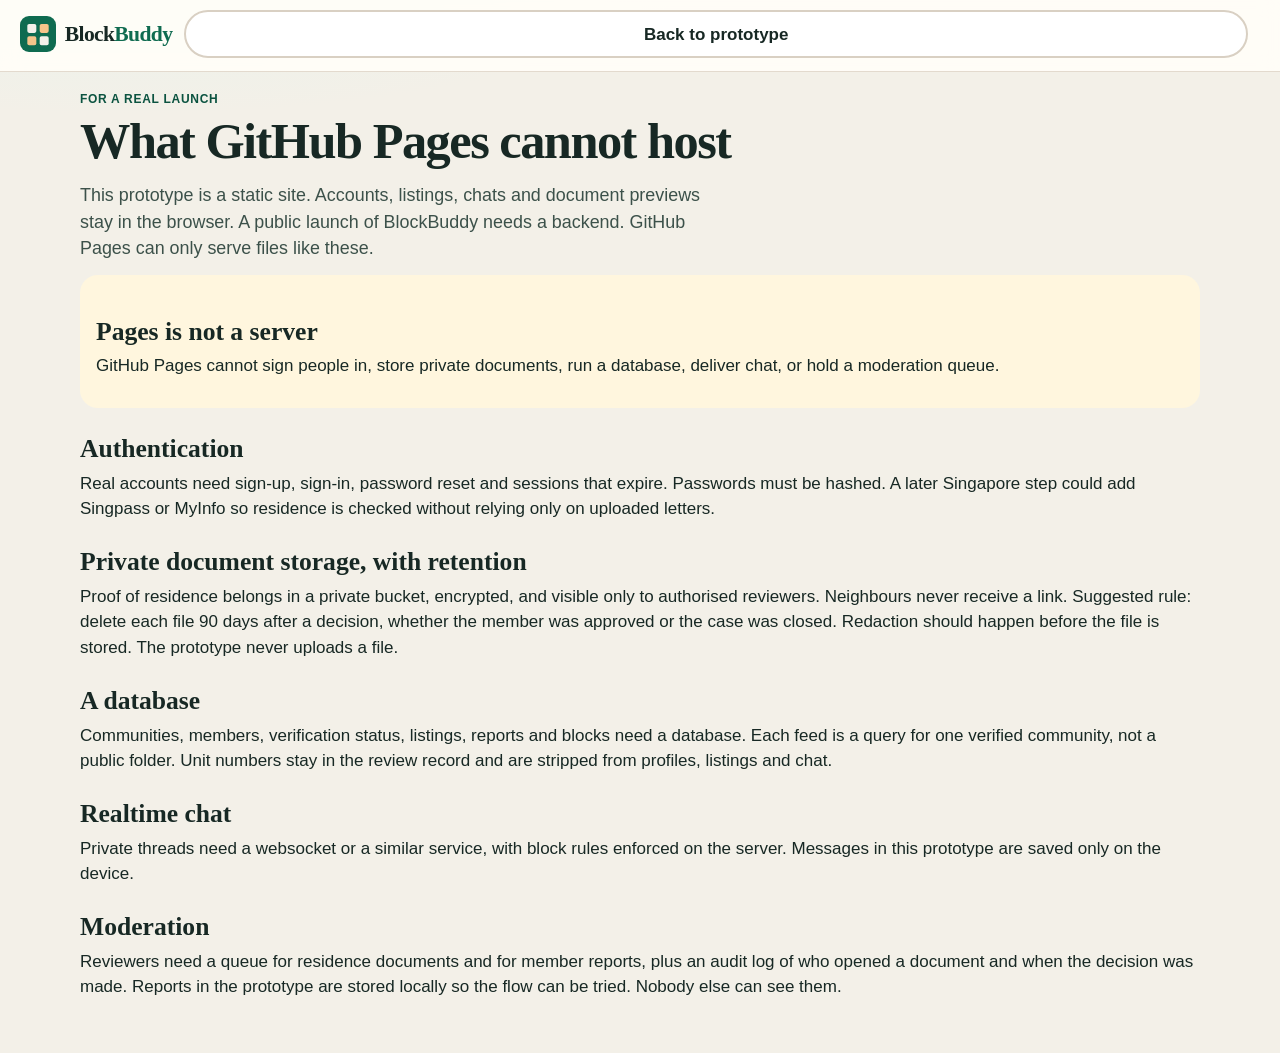
==== docs/index.html @ c53bf84f "Add the BlockBuddy static prototype for GitHub Pages. The SkyPeak @ Bukit Batok pilot is a clickable" ====
<!DOCTYPE html>
<html lang="en">
<head>
  <meta charset="utf-8">
  <meta name="viewport" content="width=device-width, initial-scale=1">
  <meta name="theme-color" content="#0F6B50">
  <meta name="description" content="Backend pieces a real BlockBuddy launch would need. GitHub Pages cannot host them.">
  <title>What a real launch needs · BlockBuddy</title>
  <link rel="icon" href="../favicon.svg" type="image/svg+xml">
  <link rel="stylesheet" href="../css/styles.css">
</head>
<body>
  <a class="skip" href="#main">Skip to content</a>
  <div class="sticky-head">
    <header class="topbar">
      <a class="brand" href="../index.html">
        <svg class="logo" viewBox="0 0 32 32" aria-hidden="true" focusable="false">
          <rect width="32" height="32" rx="8" fill="#0F6B50"/>
          <rect x="6.5" y="7" width="8" height="8" rx="1.6" fill="#F4F1EA"/>
          <rect x="17.5" y="7" width="8" height="8" rx="1.6" fill="#F6C48A"/>
          <rect x="6.5" y="18" width="8" height="8" rx="1.6" fill="#F6C48A"/>
          <rect x="17.5" y="18" width="8" height="8" rx="1.6" fill="#F4F1EA"/>
        </svg>
        <span class="wordmark">Block<span>Buddy</span></span>
      </a>
      <a class="btn btn-secondary" href="../index.html">Back to prototype</a>
    </header>
  </div>
  <main id="main" class="wrap prose">
    <p class="eyebrow">For a real launch</p>
    <h1>What GitHub Pages cannot host</h1>
    <p class="lead">This prototype is a static site. Accounts, listings, chats and document previews stay in the browser. A public launch of BlockBuddy needs a backend. GitHub Pages can only serve files like these.</p>
    <div class="banner banner-warn">
      <h2>Pages is not a server</h2>
      <p>GitHub Pages cannot sign people in, store private documents, run a database, deliver chat, or hold a moderation queue.</p>
    </div>

    <h2>Authentication</h2>
    <p>Real accounts need sign-up, sign-in, password reset and sessions that expire. Passwords must be hashed. A later Singapore step could add Singpass or MyInfo so residence is checked without relying only on uploaded letters.</p>

    <h2>Private document storage, with retention</h2>
    <p>Proof of residence belongs in a private bucket, encrypted, and visible only to authorised reviewers. Neighbours never receive a link. Suggested rule: delete each file 90 days after a decision, whether the member was approved or the case was closed. Redaction should happen before the file is stored. The prototype never uploads a file.</p>

    <h2>A database</h2>
    <p>Communities, members, verification status, listings, reports and blocks need a database. Each feed is a query for one verified community, not a public folder. Unit numbers stay in the review record and are stripped from profiles, listings and chat.</p>

    <h2>Realtime chat</h2>
    <p>Private threads need a websocket or a similar service, with block rules enforced on the server. Messages in this prototype are saved only on the device.</p>

    <h2>Moderation</h2>
    <p>Reviewers need a queue for residence documents and for member reports, plus an audit log of who opened a document and when the decision was made. Reports in the prototype are stored locally so the flow can be tried. Nobody else can see them.</p>
  </main>
</body>
</html>
---- css/styles.css ----
:root {
  --bg: #f3f0e8;
  --surface: #fffdf8;
  --ink: #172824;
  --ink-soft: #3c514a;
  --line: #e3dace;
  --green: #0f6b50;
  --green-dark: #0b5340;
  --green-soft: #e5f4ee;
  --mango: #c65a12;
  --mango-soft: #fff1e6;
  --gold-soft: #fff6de;
  --gold: #6e4700;
  --blue: #1d4e89;
  --blue-soft: #e7f0fa;
  --red: #9e2b25;
  --red-soft: #fdecec;
  --shadow: 0 12px 32px rgba(23, 40, 36, 0.07);
  --focus: #9a4510;
  --max: 1120px;
  color-scheme: light;
}

*,
*::before,
*::after { box-sizing: border-box; }

html { scroll-behavior: auto; }

body {
  margin: 0;
  background:
    radial-gradient(1200px 400px at 10% -10%, #e5f4ee 0%, transparent 55%),
    var(--bg);
  color: var(--ink);
  font-family: "Segoe UI", "Avenir Next", "Helvetica Neue", sans-serif;
  font-size: 1.0625rem;
  line-height: 1.5;
}

body.has-tabs { padding-bottom: calc(5.5rem + env(safe-area-inset-bottom)); }

img, svg, canvas { max-width: 100%; }

h1, h2, h3, .wordmark {
  font-family: Georgia, "Iowan Old Style", Palatino, "Palatino Linotype", serif;
  line-height: 1.15;
  font-weight: 700;
}

h1 { margin: 0 0 0.65rem; font-size: clamp(1.85rem, 4.4vw, 3.15rem); letter-spacing: -0.03em; }
h2 { margin: 0 0 0.45rem; font-size: clamp(1.25rem, 2vw, 1.6rem); }
h3 { margin: 0 0 0.35rem; font-size: 1.15rem; }
p { margin: 0 0 0.8rem; }

a { color: var(--green-dark); }
a:hover { color: #084433; }

:focus { outline: none; }
:focus-visible {
  outline: 3px solid var(--focus);
  outline-offset: 2px;
}

.skip {
  position: absolute;
  left: 0.75rem;
  top: -4rem;
  background: #fff;
  color: var(--ink);
  padding: 0.65rem 0.85rem;
  z-index: 120;
  border-radius: 12px;
  font-weight: 700;
}
.skip:focus { top: 0.55rem; }

.sr-only {
  position: absolute;
  width: 1px;
  height: 1px;
  padding: 0;
  margin: -1px;
  overflow: hidden;
  clip: rect(0, 0, 0, 0);
  white-space: nowrap;
  border: 0;
}

.wrap {
  width: min(var(--max), calc(100% - 2rem));
  margin: 0 auto;
  padding: 1.1rem 0 2.5rem;
}

.sticky-head {
  position: sticky;
  top: 0;
  z-index: 50;
  background: rgba(255, 253, 248, 0.94);
  backdrop-filter: blur(10px);
  border-bottom: 1px solid var(--line);
}

.proto-bar {
  display: flex;
  justify-content: space-between;
  align-items: center;
  gap: 0.75rem;
  flex-wrap: wrap;
  padding: 0.35rem 1rem;
  background: #172824;
  color: #f3f0e8;
  font-size: 0.82rem;
}
.proto-bar p { margin: 0; display: flex; flex-wrap: wrap; gap: 0.25rem 0.75rem; }
.proto-status { color: #f6c48a; }
.proto-bar button {
  background: transparent;
  color: #f3f0e8;
  border: 1px solid rgba(243, 240, 232, 0.5);
  border-radius: 999px;
  min-height: 36px;
  padding: 0.2rem 0.75rem;
  font: inherit;
  font-weight: 700;
  cursor: pointer;
}
.proto-bar button:hover { background: rgba(255, 255, 255, 0.08); }

.topbar {
  display: grid;
  grid-template-columns: 1fr auto;
  grid-template-areas:
    "brand actions"
    "search search";
  gap: 0.65rem 0.75rem;
  align-items: center;
  padding: 0.65rem 1rem 0.8rem;
}
.brand { grid-area: brand; }
.top-actions { grid-area: actions; }
.search { grid-area: search; }
.brand {
  display: flex;
  align-items: center;
  gap: 0.55rem;
  text-decoration: none;
  color: inherit;
  min-height: 44px;
}
.logo { width: 36px; height: 36px; display: block; }
.wordmark { font-size: 1.35rem; letter-spacing: -0.03em; color: var(--ink); }
.wordmark span { color: var(--green); }
.top-actions { display: flex; align-items: center; gap: 0.4rem; }
.search { display: flex; gap: 0.45rem; }
.search input { flex: 1; min-width: 0; }

.topbar.no-search { grid-template-areas: "brand actions"; }

@media (min-width: 800px) {
  .topbar {
    grid-template-columns: auto minmax(220px, 1fr) auto;
    grid-template-areas: "brand search actions";
    padding-inline: 1.25rem;
  }
  .topbar.no-search {
    grid-template-columns: 1fr auto;
    grid-template-areas: "brand actions";
  }
}

.menu { position: relative; }
.menu-panel {
  position: absolute;
  right: 0;
  top: calc(100% + 0.35rem);
  background: var(--surface);
  border: 1px solid var(--line);
  border-radius: 16px;
  min-width: min(280px, 80vw);
  padding: 0.4rem;
  box-shadow: var(--shadow);
  z-index: 70;
}
.menu-panel a,
.menu-panel button {
  display: flex;
  width: 100%;
  align-items: center;
  justify-content: space-between;
  gap: 0.5rem;
  text-align: left;
  text-decoration: none;
  color: var(--ink);
  background: transparent;
  border: 0;
  font: inherit;
  font-weight: 600;
  min-height: 44px;
  padding: 0.55rem 0.75rem;
  border-radius: 10px;
  cursor: pointer;
}
.menu-panel a:hover,
.menu-panel button:hover,
.menu-panel a[aria-current="page"] { background: var(--green-soft); }

.ico { width: 1.35rem; height: 1.35rem; display: block; }

.tabbar {
  position: fixed;
  left: 0;
  right: 0;
  bottom: 0;
  z-index: 40;
  display: flex;
  background: #fffdf8;
  border-top: 1px solid var(--line);
  padding-bottom: env(safe-area-inset-bottom);
}
.tabbar a {
  position: relative;
  flex: 1;
  min-height: 56px;
  display: flex;
  flex-direction: column;
  align-items: center;
  justify-content: center;
  gap: 0.1rem;
  text-decoration: none;
  color: var(--ink-soft);
  font-size: 0.72rem;
  font-weight: 700;
}
.tabbar a.is-current { color: var(--green-dark); }
.dot {
  position: absolute;
  top: 0.45rem;
  right: calc(50% - 1.3rem);
  width: 0.55rem;
  height: 0.55rem;
  background: var(--mango);
  border-radius: 50%;
}

@media (min-width: 800px) {
  .tabbar { display: none; }
  body.has-tabs { padding-bottom: 0; }
}

@media (max-width: 799px) {
  body.has-tabs .btn,
  body.has-tabs .stack-actions,
  body.has-tabs .field { scroll-margin-bottom: 6rem; }
  body.in-thread .tabbar,
  body.in-thread .site-foot { display: none; }
  body.in-thread.has-tabs { padding-bottom: 0; }
  body.in-thread .thread-pane { display: flex; flex-direction: column; min-height: calc(100vh - 12.5rem); }
  body.in-thread .transcript { flex: 1; max-height: none; }
}

.eyebrow {
  margin: 0 0 0.35rem;
  color: var(--green-dark);
  font-weight: 800;
  letter-spacing: 0.06em;
  text-transform: uppercase;
  font-size: 0.75rem;
}
.lead { font-size: 1.12rem; color: var(--ink-soft); max-width: 40rem; }

.hero { display: grid; gap: 1.25rem; align-items: start; }
.hero-art { width: 100%; height: auto; display: block; }
.hero-card, .panel, .listing-card, .dialog, .filters, .state-card {
  background: var(--surface);
  border: 1px solid var(--line);
  border-radius: 20px;
  box-shadow: var(--shadow);
}
.hero-card, .panel, .state-card { padding: 1.05rem 1.05rem 1.15rem; }

.trust { display: grid; gap: 0.7rem; margin-top: 1rem; padding: 0; list-style: none; }
.trust li {
  background: rgba(255, 253, 248, 0.72);
  border: 1px solid rgba(227, 218, 206, 0.9);
  border-radius: 16px;
  padding: 0.85rem 0.9rem;
}
.trust h2 { font-size: 1.12rem; }
.trust p { margin: 0; color: var(--ink-soft); }

.demo-box {
  background: var(--gold-soft);
  border-radius: 14px;
  padding: 0.75rem 0.8rem;
  margin-top: 0.4rem;
}
.demo-box p { margin-bottom: 0.55rem; }
.demo-box code {
  font-family: ui-monospace, "SFMono-Regular", Menlo, Consolas, monospace;
  font-size: 0.92rem;
}

@media (min-width: 900px) {
  .hero {
    grid-template-columns: 1.05fr 0.95fr;
    grid-template-areas:
      "copy card"
      "aside card";
    align-items: start;
  }
  .hero-copy { grid-area: copy; }
  .hero-card { grid-area: card; }
  .hero-aside { grid-area: aside; }
}

.field { display: flex; flex-direction: column; gap: 0.35rem; margin-bottom: 0.9rem; }
.field label, fieldset legend { font-weight: 700; }
fieldset { border: 0; padding: 0; margin: 0 0 0.9rem; }
legend { margin-bottom: 0.45rem; }

input, select, textarea {
  width: 100%;
  min-height: 48px;
  border: 1.5px solid #cfc5b6;
  border-radius: 12px;
  padding: 0.6rem 0.75rem;
  background: #fff;
  color: var(--ink);
  font: inherit;
}
textarea { min-height: 120px; resize: vertical; }
input[type="checkbox"], input[type="radio"] { width: 1.15rem; height: 1.15rem; min-height: 0; padding: 0; accent-color: var(--green); }
input[aria-invalid="true"], textarea[aria-invalid="true"], select[aria-invalid="true"] { border-color: var(--red); }
.hint { color: var(--ink-soft); font-size: 0.92rem; margin: 0; }
.field-error { color: var(--red); font-weight: 700; font-size: 0.92rem; margin: 0.2rem 0 0; }
.form-alert {
  background: var(--red-soft);
  border-radius: 14px;
  padding: 0.75rem 0.85rem;
  margin-bottom: 0.9rem;
}
.form-alert p { margin: 0; }
.form-alert ul { margin: 0.35rem 0 0; padding-left: 1.1rem; }

.password-row { display: flex; gap: 0.45rem; align-items: center; }
.password-row input { flex: 1; }

.check {
  display: flex;
  gap: 0.65rem;
  align-items: flex-start;
  font-weight: 600;
  margin: 0 0 0.75rem;
}
.check input { margin-top: 0.25rem; flex: 0 0 auto; }

.btn {
  display: inline-flex;
  align-items: center;
  justify-content: center;
  gap: 0.35rem;
  min-height: 48px;
  padding: 0.55rem 1rem;
  border-radius: 999px;
  border: 2px solid transparent;
  background: #fff;
  color: var(--ink);
  font: inherit;
  font-weight: 700;
  text-decoration: none;
  cursor: pointer;
}
.btn:hover { text-decoration: none; }
.btn-primary { background: var(--green); color: #fff; }
.btn-primary:hover { background: var(--green-dark); color: #fff; }
.btn-secondary { background: #fff; border-color: #d9d0c3; color: var(--ink); }
.btn-secondary:hover { border-color: var(--green); color: var(--ink); }
.btn-ghost { background: transparent; color: var(--green-dark); }
.btn-danger { background: var(--red); color: #fff; }
.btn-danger:hover { background: #7f221d; color: #fff; }
.btn-small { min-height: 40px; padding: 0.3rem 0.75rem; font-size: 0.95rem; }
.btn[disabled] { opacity: 0.6; cursor: not-allowed; }
.btn.post-link { display: none; }
@media (min-width: 800px) {
  .btn.post-link { display: inline-flex; }
}
.row-actions, .stack-actions { display: flex; flex-wrap: wrap; gap: 0.5rem; align-items: center; }
.stack-actions .btn { width: 100%; }
@media (min-width: 800px) {
  .stack-actions .btn { width: auto; }
}

.choices { display: grid; grid-template-columns: 1fr 1fr; gap: 0.5rem; }
.choice {
  display: flex;
  align-items: center;
  gap: 0.45rem;
  min-height: 48px;
  padding: 0.35rem 0.65rem;
  border: 1.5px solid var(--line);
  border-radius: 12px;
  background: #fff;
  font-weight: 600;
}
.choice:has(input:checked) { border-color: var(--green); background: var(--green-soft); }

.page-head { margin-bottom: 1rem; }
.quick { display: flex; flex-wrap: wrap; gap: 0.45rem; margin: 0.3rem 0 1rem; }
.quick a, .chip {
  flex: 0 0 auto;
  display: inline-flex;
  align-items: center;
  gap: 0.35rem;
  min-height: 40px;
  padding: 0.25rem 0.75rem;
  border-radius: 999px;
  border: 1px solid var(--line);
  background: #fff;
  color: var(--ink);
  text-decoration: none;
  font-weight: 700;
  font-size: 0.92rem;
}
.chip { cursor: pointer; font: inherit; font-weight: 700; }
.chips { display: flex; flex-wrap: wrap; gap: 0.4rem; margin: 0.4rem 0 0.9rem; align-items: center; }

.grid-cards { display: grid; gap: 0.9rem; }
.listing-card { overflow: hidden; display: flex; flex-direction: column; }
.card-link { display: block; text-decoration: none; color: inherit; }
.card-link h2 { font-size: 1.2rem; padding: 0; }
.card-body { padding: 0.8rem 0.9rem 0.35rem; }
.card-body .badge { margin-bottom: 0.35rem; }
.price { font-weight: 800; margin-bottom: 0.2rem; }
.meta, .byline { color: var(--ink-soft); font-size: 0.92rem; }
.byline { margin: 0; padding: 0 0.9rem 0.9rem; }
.art {
  aspect-ratio: 16 / 10;
  display: grid;
  place-items: center;
  overflow: hidden;
}
.art svg { width: min(64%, 210px); height: auto; }
.art.has-photo img { width: 100%; height: 100%; object-fit: cover; display: block; }
.art-furniture { background: linear-gradient(165deg, #e7f3ee, #cfe6db); }
.art-kitchen { background: linear-gradient(165deg, #fff4ea, #ffd8b8); }
.art-kids { background: linear-gradient(165deg, #fdeeee, #f8d2c8); }
.art-electronics { background: linear-gradient(165deg, #e8f1fb, #c9daf3); }
.art-sports { background: linear-gradient(165deg, #e7f6ea, #c9ebc8); }
.art-plants { background: linear-gradient(165deg, #e5f6ee, #bfe3cf); }
.art-books { background: linear-gradient(165deg, #f8f1de, #f0e0b8); }
.art-home { background: linear-gradient(165deg, #f4efe6, #e6d9c8); }
.art-games { background: linear-gradient(165deg, #f3eef8, #e0d4f0); }
.art-other { background: linear-gradient(165deg, #eef2f1, #d5e0dc); }

.badge, .status-pill {
  display: inline-flex;
  align-items: center;
  width: fit-content;
  margin: 0;
  padding: 0.12rem 0.55rem;
  border-radius: 999px;
  font-family: "Segoe UI", sans-serif;
  font-size: 0.78rem;
  font-weight: 800;
  letter-spacing: 0.01em;
  background: var(--green-soft);
  color: var(--green-dark);
  text-decoration: none;
}
.badge-sell, .status-submitted { background: var(--blue-soft); color: var(--blue); }
.badge-giveaway, .status-verified { background: var(--green-soft); color: var(--green-dark); }
.badge-trade { background: var(--mango-soft); color: #8e3d12; }
.badge-wanted, .status-under_review { background: var(--gold-soft); color: var(--gold); }
.status-action_needed, .badge-taken { background: var(--red-soft); color: var(--red); }
.status-none { background: #eeeae3; color: #3c514a; }

.banner {
  border-radius: 18px;
  padding: 1rem 1rem 1.05rem;
  margin-bottom: 1rem;
}
.banner-ok { background: var(--green-soft); }
.banner-info { background: var(--blue-soft); }
.banner-warn { background: var(--gold-soft); }
.banner-bad { background: var(--red-soft); }
.banner h1, .banner h2 { margin-top: 0.35rem; }

.search-layout { display: block; }
.filters { padding: 1rem; }
.filters-open { margin-bottom: 0.6rem; }
.results-head { display: flex; justify-content: space-between; gap: 0.6rem; align-items: center; flex-wrap: wrap; }
.sheet-backdrop {
  position: fixed;
  inset: 0;
  background: rgba(23, 40, 36, 0.46);
  z-index: 80;
}

@media (max-width: 1039px) {
  .filters.sheet {
    position: fixed;
    left: 0;
    right: 0;
    bottom: 0;
    z-index: 85;
    border-radius: 20px 20px 0 0;
    max-height: min(88vh, 760px);
    overflow: auto;
    padding-bottom: calc(1rem + env(safe-area-inset-bottom));
  }
}
@media (min-width: 1040px) {
  .search-layout { display: grid; grid-template-columns: 280px 1fr; gap: 1.15rem; align-items: start; }
  .filters { position: sticky; top: 6.4rem; }
  .filters-open { display: none; }
}

@media (min-width: 720px) {
  .grid-cards { grid-template-columns: 1fr 1fr; }
}
@media (min-width: 1040px) {
  .grid-cards { grid-template-columns: 1fr 1fr 1fr; }
}

.detail { display: grid; gap: 1rem; }
.detail .art { border-radius: 20px; aspect-ratio: 4 / 3; }
.detail .art svg { width: min(42%, 210px); }
.seller {
  display: flex;
  gap: 0.75rem;
  align-items: center;
  padding: 0.8rem;
  border: 1px solid var(--line);
  border-radius: 16px;
  text-decoration: none;
  color: inherit;
  background: #fff;
}
.seller p { margin: 0; color: var(--ink-soft); }
.stack-top { margin-top: 0.85rem; }
.avatar {
  width: 44px;
  height: 44px;
  border-radius: 50%;
  display: grid;
  place-items: center;
  color: #fff;
  font-weight: 800;
  flex: 0 0 auto;
}
.avatar-lg { width: 72px; height: 72px; font-size: 1.6rem; }
.av-0 { background: #0f6b50; }
.av-1 { background: #1d4e89; }
.av-2 { background: #8e3d12; }
.av-3 { background: #245c4a; }
.av-4 { background: #5c3d6e; }
.av-5 { background: #6e4700; }

@media (min-width: 800px) {
  .detail { grid-template-columns: 1.15fr 0.85fr; align-items: start; }
}

.preview-card { margin-top: 0.5rem; }
.preview-card .art { border-radius: 16px 16px 0 0; }
.preview-card .card-body { padding-bottom: 0.9rem; }

.dropzone {
  border: 1.5px dashed #b7c9c0;
  background: #f7fbf8;
  border-radius: 16px;
  padding: 0.9rem;
  margin-bottom: 0.9rem;
}
.redact { margin: 0.6rem 0 0.9rem; }
.redact canvas {
  width: 100%;
  height: auto;
  border-radius: 12px;
  background: #fff;
  cursor: crosshair;
  touch-action: none;
  border: 1px solid var(--line);
}
.redact-actions { display: flex; flex-wrap: wrap; gap: 0.45rem; margin-top: 0.55rem; }
.doc-preview { width: min(100%, 420px); border-radius: 12px; border: 1px solid var(--line); }

.inbox { background: var(--surface); border: 1px solid var(--line); border-radius: 20px; overflow: hidden; }
.thread-item {
  display: block;
  padding: 0.85rem 1rem;
  text-decoration: none;
  color: inherit;
  border-bottom: 1px solid var(--line);
}
.thread-item strong { display: block; }
.thread-item p { margin: 0.15rem 0 0; color: var(--ink-soft); font-size: 0.92rem; }
.thread-item.is-current, .thread-item.is-unread { background: #f4fbf7; }
.thread-item.is-unread strong { color: var(--green-dark); }
.transcript {
  display: flex;
  flex-direction: column;
  gap: 0.55rem;
  padding: 1rem;
  max-height: min(58vh, 560px);
  overflow: auto;
  background: #f7f4ee;
}
.bubble {
  max-width: min(85%, 460px);
  padding: 0.65rem 0.8rem;
  border-radius: 16px;
  background: #fff;
  border: 1px solid var(--line);
}
.bubble p { margin: 0; overflow-wrap: anywhere; }
.bubble time { display: block; margin-top: 0.25rem; color: var(--ink-soft); font-size: 0.75rem; }
.bubble-mine { margin-left: auto; background: #0f6b50; color: #fff; border-color: transparent; }
.bubble-mine time { color: #e7f6ef; }
.composer {
  display: flex;
  gap: 0.5rem;
  align-items: flex-end;
  padding: 0.75rem;
  border-top: 1px solid var(--line);
  background: var(--surface);
}
.composer textarea { min-height: 48px; height: 48px; }
.chat-head { padding: 0.9rem 1rem 0.3rem; }
.chat-back { display: inline-flex; margin: 0 0 0.6rem; }

@media (min-width: 800px) {
  .inbox { display: grid; grid-template-columns: 300px 1fr; min-height: 560px; }
  .thread-list { border-right: 1px solid var(--line); max-height: 70vh; overflow: auto; }
  .chat-back { display: none; }
}

.profile-top { display: flex; gap: 0.9rem; align-items: center; margin-bottom: 1rem; }
.help-nav { display: flex; flex-wrap: wrap; gap: 0.45rem; margin: 0.4rem 0 1rem; }
.help-nav a { font-weight: 700; }
.prose section { scroll-margin-top: 7rem; }
.prose h2 { margin-top: 1.6rem; }
.prose ul, .prose ol { margin: 0 0 0.9rem; padding-left: 1.2rem; }
.prose li { margin: 0.3rem 0; }

.site-foot {
  margin-top: 2rem;
  padding-top: 1rem;
  border-top: 1px solid var(--line);
  color: var(--ink-soft);
  font-size: 0.95rem;
}
.site-foot p { margin-bottom: 0.3rem; }

.backdrop {
  position: fixed;
  inset: 0;
  z-index: 90;
  background: rgba(23, 40, 36, 0.5);
  display: grid;
  align-items: end;
  padding: 0;
}
.dialog {
  width: min(560px, 100%);
  margin: 0 auto;
  border-bottom: 0;
  border-radius: 20px 20px 0 0;
  max-height: min(92vh, 820px);
  overflow: auto;
  padding: 1.1rem 1.1rem calc(1.1rem + env(safe-area-inset-bottom));
  box-shadow: var(--shadow);
}
@media (min-width: 800px) {
  .backdrop { align-items: center; padding: 1rem; }
  .dialog { border-radius: 20px; border-bottom: 1px solid var(--line); }
}
.status-switch label {
  display: flex;
  align-items: center;
  gap: 0.65rem;
  min-height: 48px;
  border: 1.5px solid var(--line);
  border-radius: 12px;
  padding: 0.35rem 0.7rem;
  margin-bottom: 0.4rem;
  background: #fff;
  font-weight: 700;
}
.status-switch input { width: 1.15rem; min-height: 0; }

.toast {
  position: fixed;
  left: 50%;
  bottom: calc(5.2rem + env(safe-area-inset-bottom));
  transform: translateX(-50%);
  z-index: 100;
  background: #172824;
  color: #f3f0e8;
  padding: 0.7rem 0.95rem;
  border-radius: 999px;
  max-width: min(92vw, 420px);
  box-shadow: var(--shadow);
  font-weight: 700;
}
@media (min-width: 800px) {
  .toast { bottom: 1.25rem; }
}

.skeleton-card { overflow: hidden; border-radius: 20px; border: 1px solid var(--line); background: var(--surface); }
.skeleton-art, .skeleton-line {
  background: linear-gradient(90deg, #e7e1d6 0%, #f7f3ea 45%, #e7e1d6 100%);
  background-size: 220% 100%;
  animation: shimmer 1.2s ease infinite;
}
.skeleton-art { aspect-ratio: 16 / 10; }
.skeleton-line { height: 0.9rem; margin: 0.75rem 0.9rem; border-radius: 999px; }
.skeleton-line.short { width: 45%; margin-top: 0; margin-bottom: 1rem; }
@keyframes shimmer {
  from { background-position: 100% 0; }
  to { background-position: -100% 0; }
}

.readonly {
  margin: 0;
  padding: 0.7rem 0.75rem;
  border-radius: 12px;
  background: #fff;
  border: 1.5px solid var(--line);
  font-weight: 700;
}

[hidden] { display: none !important; }

@media (prefers-reduced-motion: reduce) {
  html { scroll-behavior: auto; }
  *, *::before, *::after {
    animation-duration: 0.01ms !important;
    animation-iteration-count: 1 !important;
    transition-duration: 0.01ms !important;
  }
}

@media print {
  .proto-bar, .tabbar, .menu, .toast, .search { display: none !important; }
  body { background: #fff; }
}
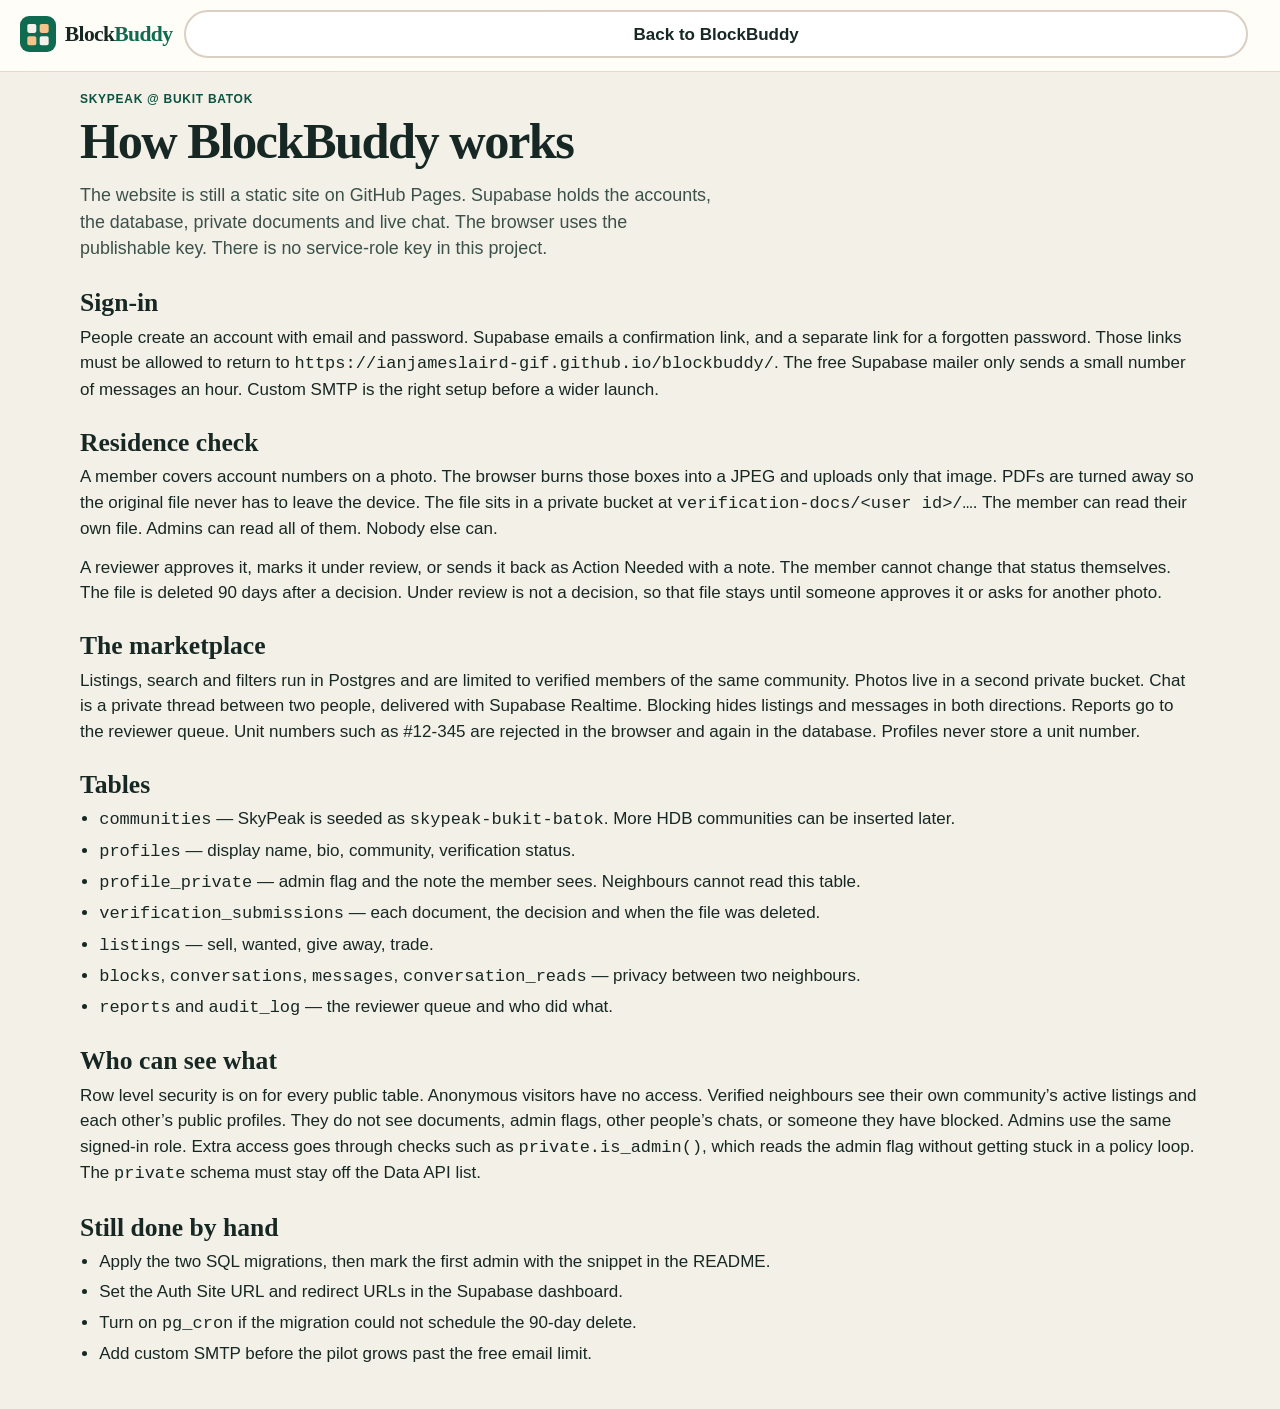
==== commit d74d00cc: "Back BlockBuddy with Supabase while keeping GitHub Pages static. Add idempotent migrations for commu" ====
--- a/docs/index.html
+++ b/docs/index.html
@@ -4,8 +4,8 @@
   <meta charset="utf-8">
   <meta name="viewport" content="width=device-width, initial-scale=1">
   <meta name="theme-color" content="#0F6B50">
-  <meta name="description" content="Backend pieces a real BlockBuddy launch would need. GitHub Pages cannot host them.">
-  <title>What a real launch needs · BlockBuddy</title>
+  <meta name="description" content="How BlockBuddy uses Supabase from a static GitHub Pages site.">
+  <title>How BlockBuddy works</title>
   <link rel="icon" href="../favicon.svg" type="image/svg+xml">
   <link rel="stylesheet" href="../css/styles.css">
 </head>
@@ -23,32 +23,45 @@
         </svg>
         <span class="wordmark">Block<span>Buddy</span></span>
       </a>
-      <a class="btn btn-secondary" href="../index.html">Back to prototype</a>
+      <a class="btn btn-secondary" href="../index.html">Back to BlockBuddy</a>
     </header>
   </div>
   <main id="main" class="wrap prose">
-    <p class="eyebrow">For a real launch</p>
-    <h1>What GitHub Pages cannot host</h1>
-    <p class="lead">This prototype is a static site. Accounts, listings, chats and document previews stay in the browser. A public launch of BlockBuddy needs a backend. GitHub Pages can only serve files like these.</p>
-    <div class="banner banner-warn">
-      <h2>Pages is not a server</h2>
-      <p>GitHub Pages cannot sign people in, store private documents, run a database, deliver chat, or hold a moderation queue.</p>
-    </div>
+    <p class="eyebrow">SkyPeak @ Bukit Batok</p>
+    <h1>How BlockBuddy works</h1>
+    <p class="lead">The website is still a static site on GitHub Pages. Supabase holds the accounts, the database, private documents and live chat. The browser uses the publishable key. There is no service-role key in this project.</p>
 
-    <h2>Authentication</h2>
-    <p>Real accounts need sign-up, sign-in, password reset and sessions that expire. Passwords must be hashed. A later Singapore step could add Singpass or MyInfo so residence is checked without relying only on uploaded letters.</p>
+    <h2>Sign-in</h2>
+    <p>People create an account with email and password. Supabase emails a confirmation link, and a separate link for a forgotten password. Those links must be allowed to return to <code>https://ianjameslaird-gif.github.io/blockbuddy/</code>. The free Supabase mailer only sends a small number of messages an hour. Custom SMTP is the right setup before a wider launch.</p>
 
-    <h2>Private document storage, with retention</h2>
-    <p>Proof of residence belongs in a private bucket, encrypted, and visible only to authorised reviewers. Neighbours never receive a link. Suggested rule: delete each file 90 days after a decision, whether the member was approved or the case was closed. Redaction should happen before the file is stored. The prototype never uploads a file.</p>
+    <h2>Residence check</h2>
+    <p>A member covers account numbers on a photo. The browser burns those boxes into a JPEG and uploads only that image. PDFs are turned away so the original file never has to leave the device. The file sits in a private bucket at <code>verification-docs/&lt;user id&gt;/…</code>. The member can read their own file. Admins can read all of them. Nobody else can.</p>
+    <p>A reviewer approves it, marks it under review, or sends it back as Action Needed with a note. The member cannot change that status themselves. The file is deleted 90 days after a decision. Under review is not a decision, so that file stays until someone approves it or asks for another photo.</p>
 
-    <h2>A database</h2>
-    <p>Communities, members, verification status, listings, reports and blocks need a database. Each feed is a query for one verified community, not a public folder. Unit numbers stay in the review record and are stripped from profiles, listings and chat.</p>
+    <h2>The marketplace</h2>
+    <p>Listings, search and filters run in Postgres and are limited to verified members of the same community. Photos live in a second private bucket. Chat is a private thread between two people, delivered with Supabase Realtime. Blocking hides listings and messages in both directions. Reports go to the reviewer queue. Unit numbers such as #12-345 are rejected in the browser and again in the database. Profiles never store a unit number.</p>
 
-    <h2>Realtime chat</h2>
-    <p>Private threads need a websocket or a similar service, with block rules enforced on the server. Messages in this prototype are saved only on the device.</p>
+    <h2>Tables</h2>
+    <ul>
+      <li><code>communities</code> — SkyPeak is seeded as <code>skypeak-bukit-batok</code>. More HDB communities can be inserted later.</li>
+      <li><code>profiles</code> — display name, bio, community, verification status.</li>
+      <li><code>profile_private</code> — admin flag and the note the member sees. Neighbours cannot read this table.</li>
+      <li><code>verification_submissions</code> — each document, the decision and when the file was deleted.</li>
+      <li><code>listings</code> — sell, wanted, give away, trade.</li>
+      <li><code>blocks</code>, <code>conversations</code>, <code>messages</code>, <code>conversation_reads</code> — privacy between two neighbours.</li>
+      <li><code>reports</code> and <code>audit_log</code> — the reviewer queue and who did what.</li>
+    </ul>
 
-    <h2>Moderation</h2>
-    <p>Reviewers need a queue for residence documents and for member reports, plus an audit log of who opened a document and when the decision was made. Reports in the prototype are stored locally so the flow can be tried. Nobody else can see them.</p>
+    <h2>Who can see what</h2>
+    <p>Row level security is on for every public table. Anonymous visitors have no access. Verified neighbours see their own community’s active listings and each other’s public profiles. They do not see documents, admin flags, other people’s chats, or someone they have blocked. Admins use the same signed-in role. Extra access goes through checks such as <code>private.is_admin()</code>, which reads the admin flag without getting stuck in a policy loop. The <code>private</code> schema must stay off the Data API list.</p>
+
+    <h2>Still done by hand</h2>
+    <ul>
+      <li>Apply the two SQL migrations, then mark the first admin with the snippet in the README.</li>
+      <li>Set the Auth Site URL and redirect URLs in the Supabase dashboard.</li>
+      <li>Turn on <code>pg_cron</code> if the migration could not schedule the 90-day delete.</li>
+      <li>Add custom SMTP before the pilot grows past the free email limit.</li>
+    </ul>
   </main>
 </body>
 </html>
--- a/css/styles.css
+++ b/css/styles.css
@@ -722,6 +722,12 @@
   to { background-position: -100% 0; }
 }
 
+.admin-tabs { display: flex; flex-wrap: wrap; gap: 0.45rem; margin: 0.2rem 0 1rem; }
+.admin-card { margin-bottom: 0.9rem; }
+.admin-card form { margin-top: 0.8rem; }
+.queue { margin: 0; padding-left: 1.1rem; }
+.queue li { margin: 0.45rem 0; }
+
 .readonly {
   margin: 0;
   padding: 0.7rem 0.75rem;
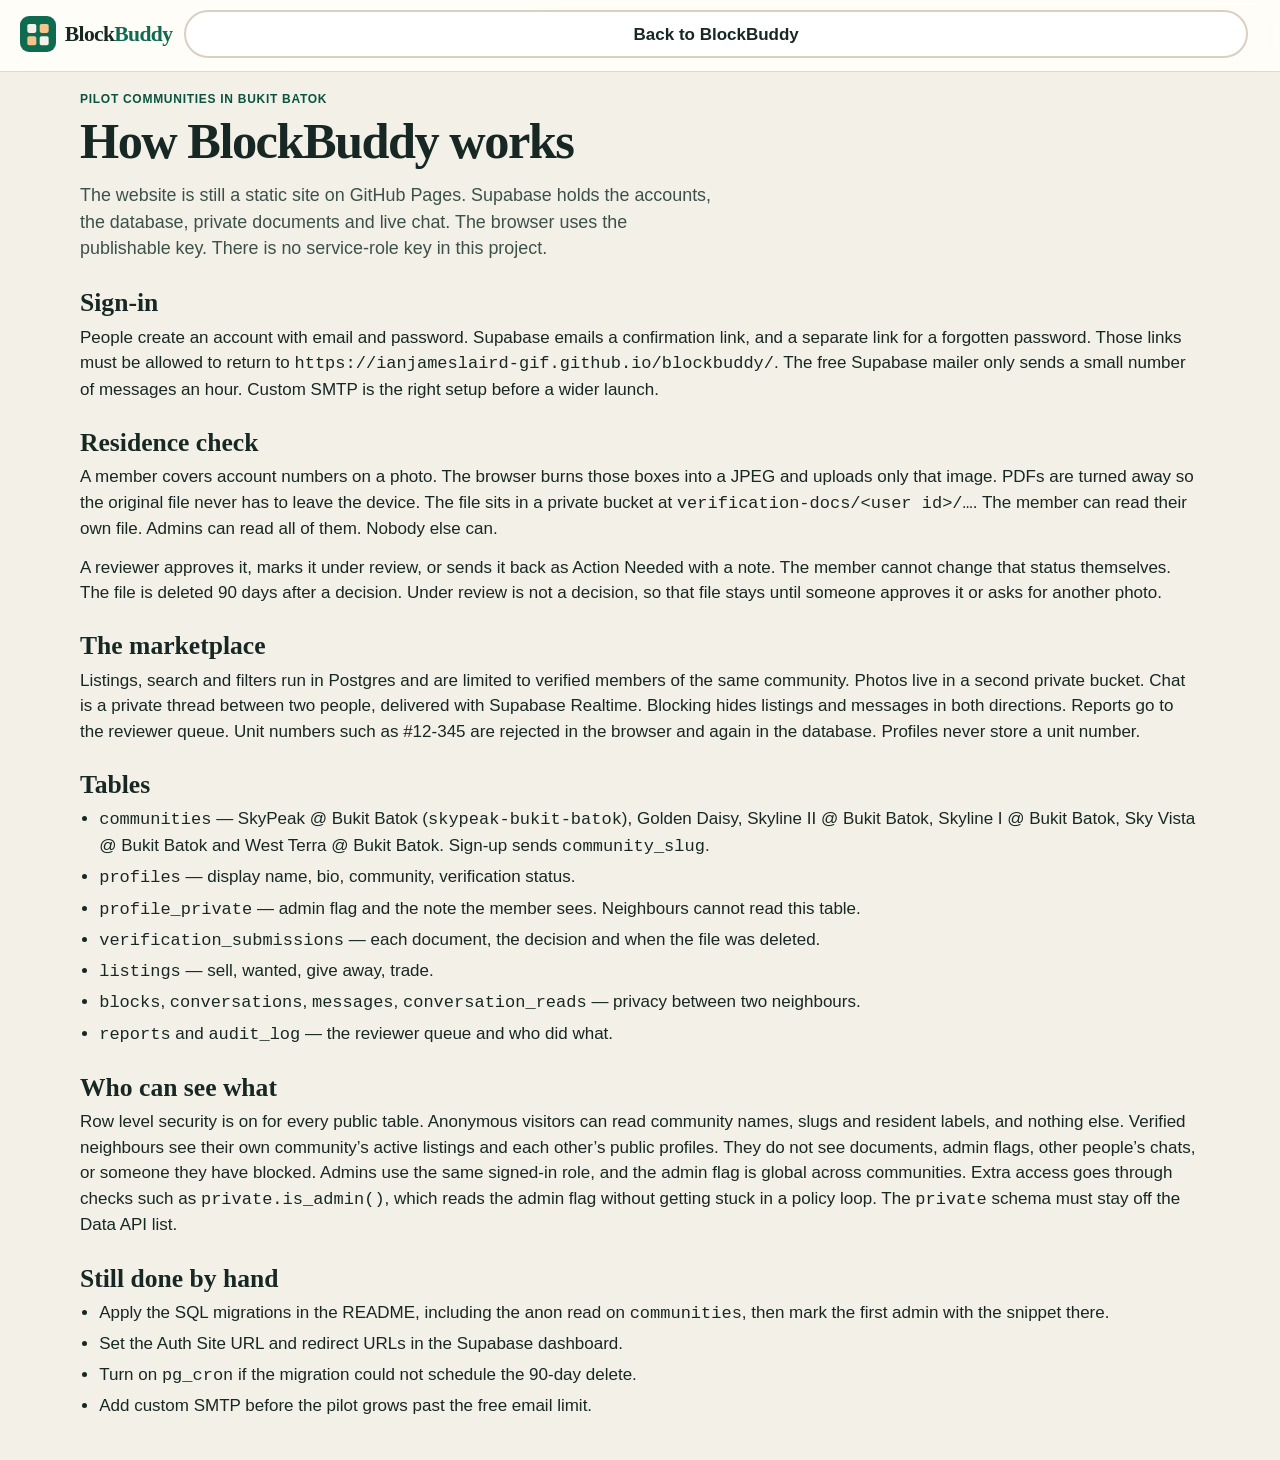
==== commit 811a3689: "Let sign-up choose among the Bukit Batok pilot communities. The register screen reads public.communi" ====
--- a/docs/index.html
+++ b/docs/index.html
@@ -27,7 +27,7 @@
     </header>
   </div>
   <main id="main" class="wrap prose">
-    <p class="eyebrow">SkyPeak @ Bukit Batok</p>
+    <p class="eyebrow">Pilot communities in Bukit Batok</p>
     <h1>How BlockBuddy works</h1>
     <p class="lead">The website is still a static site on GitHub Pages. Supabase holds the accounts, the database, private documents and live chat. The browser uses the publishable key. There is no service-role key in this project.</p>
 
@@ -43,7 +43,7 @@
 
     <h2>Tables</h2>
     <ul>
-      <li><code>communities</code> — SkyPeak is seeded as <code>skypeak-bukit-batok</code>. More HDB communities can be inserted later.</li>
+      <li><code>communities</code> — SkyPeak @ Bukit Batok (<code>skypeak-bukit-batok</code>), Golden Daisy, Skyline II @ Bukit Batok, Skyline I @ Bukit Batok, Sky Vista @ Bukit Batok and West Terra @ Bukit Batok. Sign-up sends <code>community_slug</code>.</li>
       <li><code>profiles</code> — display name, bio, community, verification status.</li>
       <li><code>profile_private</code> — admin flag and the note the member sees. Neighbours cannot read this table.</li>
       <li><code>verification_submissions</code> — each document, the decision and when the file was deleted.</li>
@@ -53,11 +53,11 @@
     </ul>
 
     <h2>Who can see what</h2>
-    <p>Row level security is on for every public table. Anonymous visitors have no access. Verified neighbours see their own community’s active listings and each other’s public profiles. They do not see documents, admin flags, other people’s chats, or someone they have blocked. Admins use the same signed-in role. Extra access goes through checks such as <code>private.is_admin()</code>, which reads the admin flag without getting stuck in a policy loop. The <code>private</code> schema must stay off the Data API list.</p>
+    <p>Row level security is on for every public table. Anonymous visitors can read community names, slugs and resident labels, and nothing else. Verified neighbours see their own community’s active listings and each other’s public profiles. They do not see documents, admin flags, other people’s chats, or someone they have blocked. Admins use the same signed-in role, and the admin flag is global across communities. Extra access goes through checks such as <code>private.is_admin()</code>, which reads the admin flag without getting stuck in a policy loop. The <code>private</code> schema must stay off the Data API list.</p>
 
     <h2>Still done by hand</h2>
     <ul>
-      <li>Apply the two SQL migrations, then mark the first admin with the snippet in the README.</li>
+      <li>Apply the SQL migrations in the README, including the anon read on <code>communities</code>, then mark the first admin with the snippet there.</li>
       <li>Set the Auth Site URL and redirect URLs in the Supabase dashboard.</li>
       <li>Turn on <code>pg_cron</code> if the migration could not schedule the 90-day delete.</li>
       <li>Add custom SMTP before the pilot grows past the free email limit.</li>
--- a/css/styles.css
+++ b/css/styles.css
@@ -355,6 +355,10 @@
   margin: 0 0 0.75rem;
 }
 .check input { margin-top: 0.25rem; flex: 0 0 auto; }
+.check span { flex: 1; min-width: 0; }
+.community-filter { max-width: 28rem; }
+.pilot-list { margin: 0.35rem 0 0; padding-left: 1.15rem; }
+.pilot-list li { margin: 0.15rem 0; }
 
 .btn {
   display: inline-flex;
